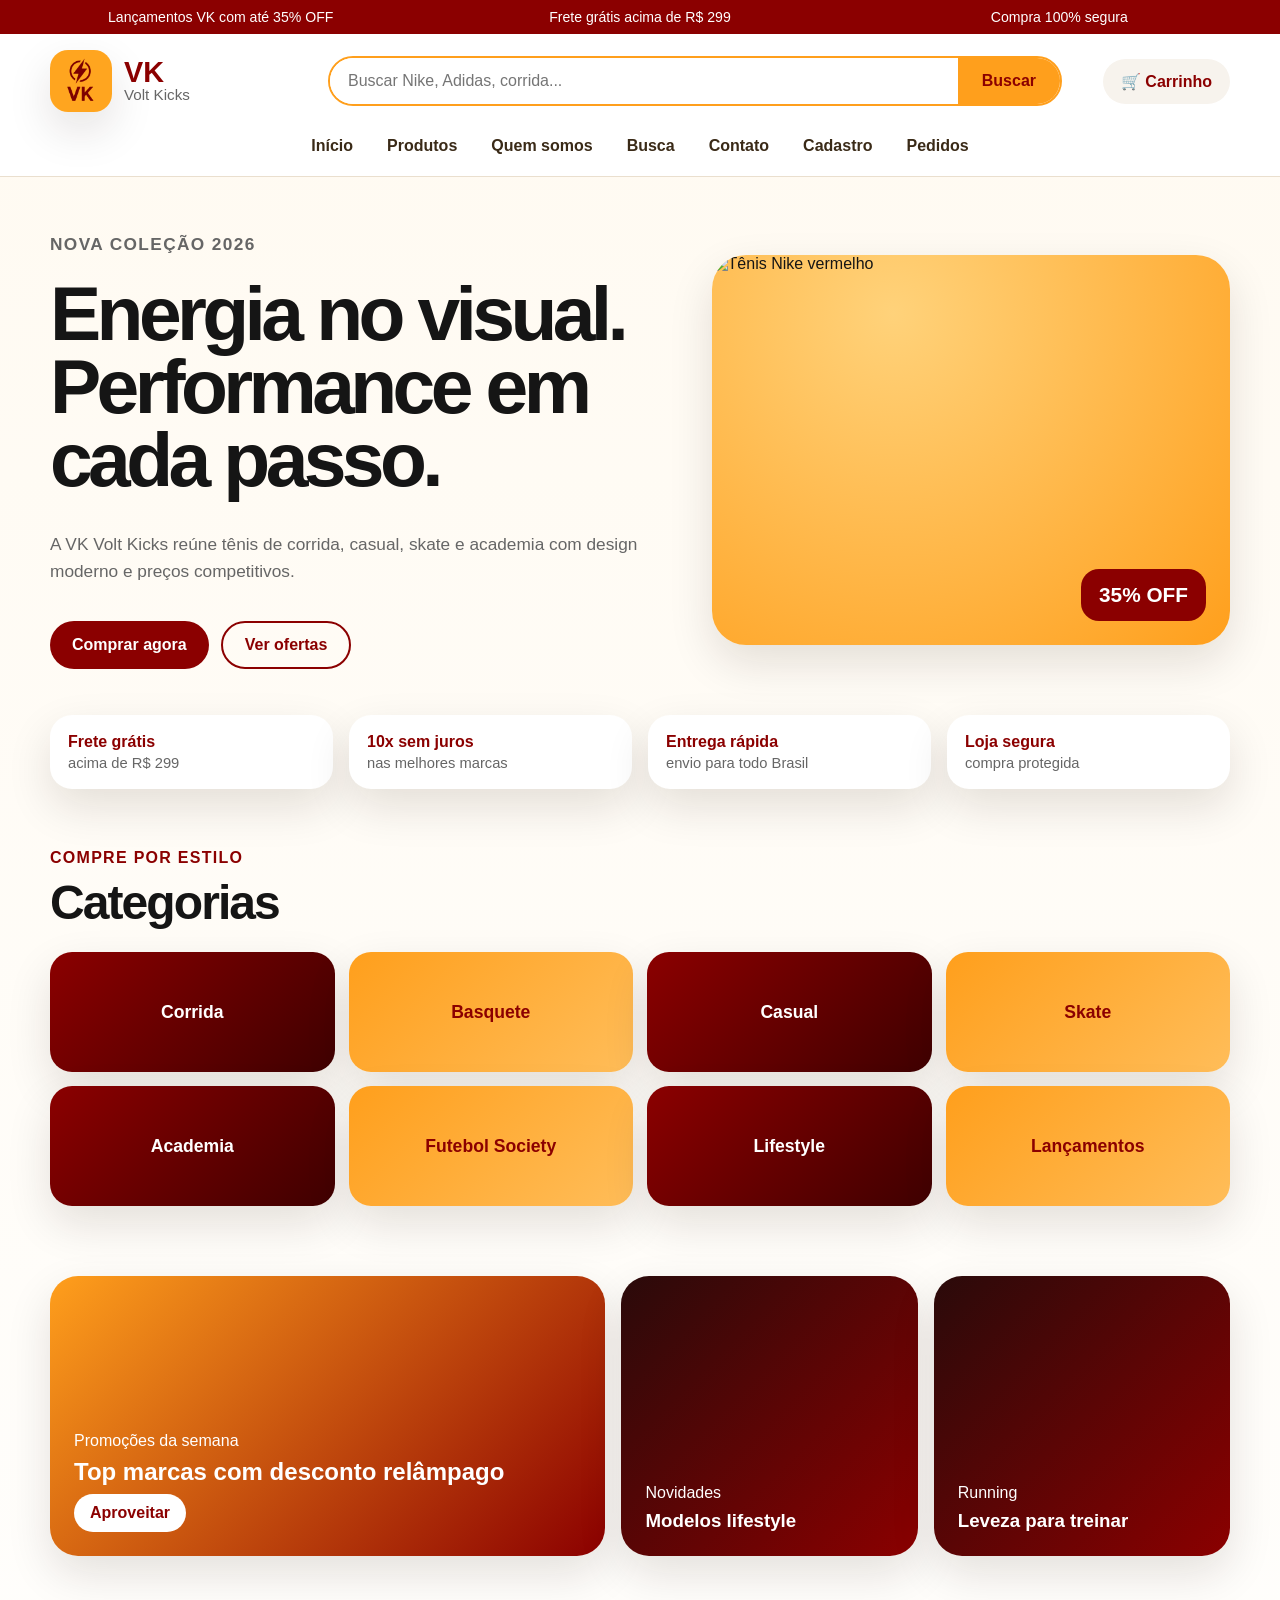
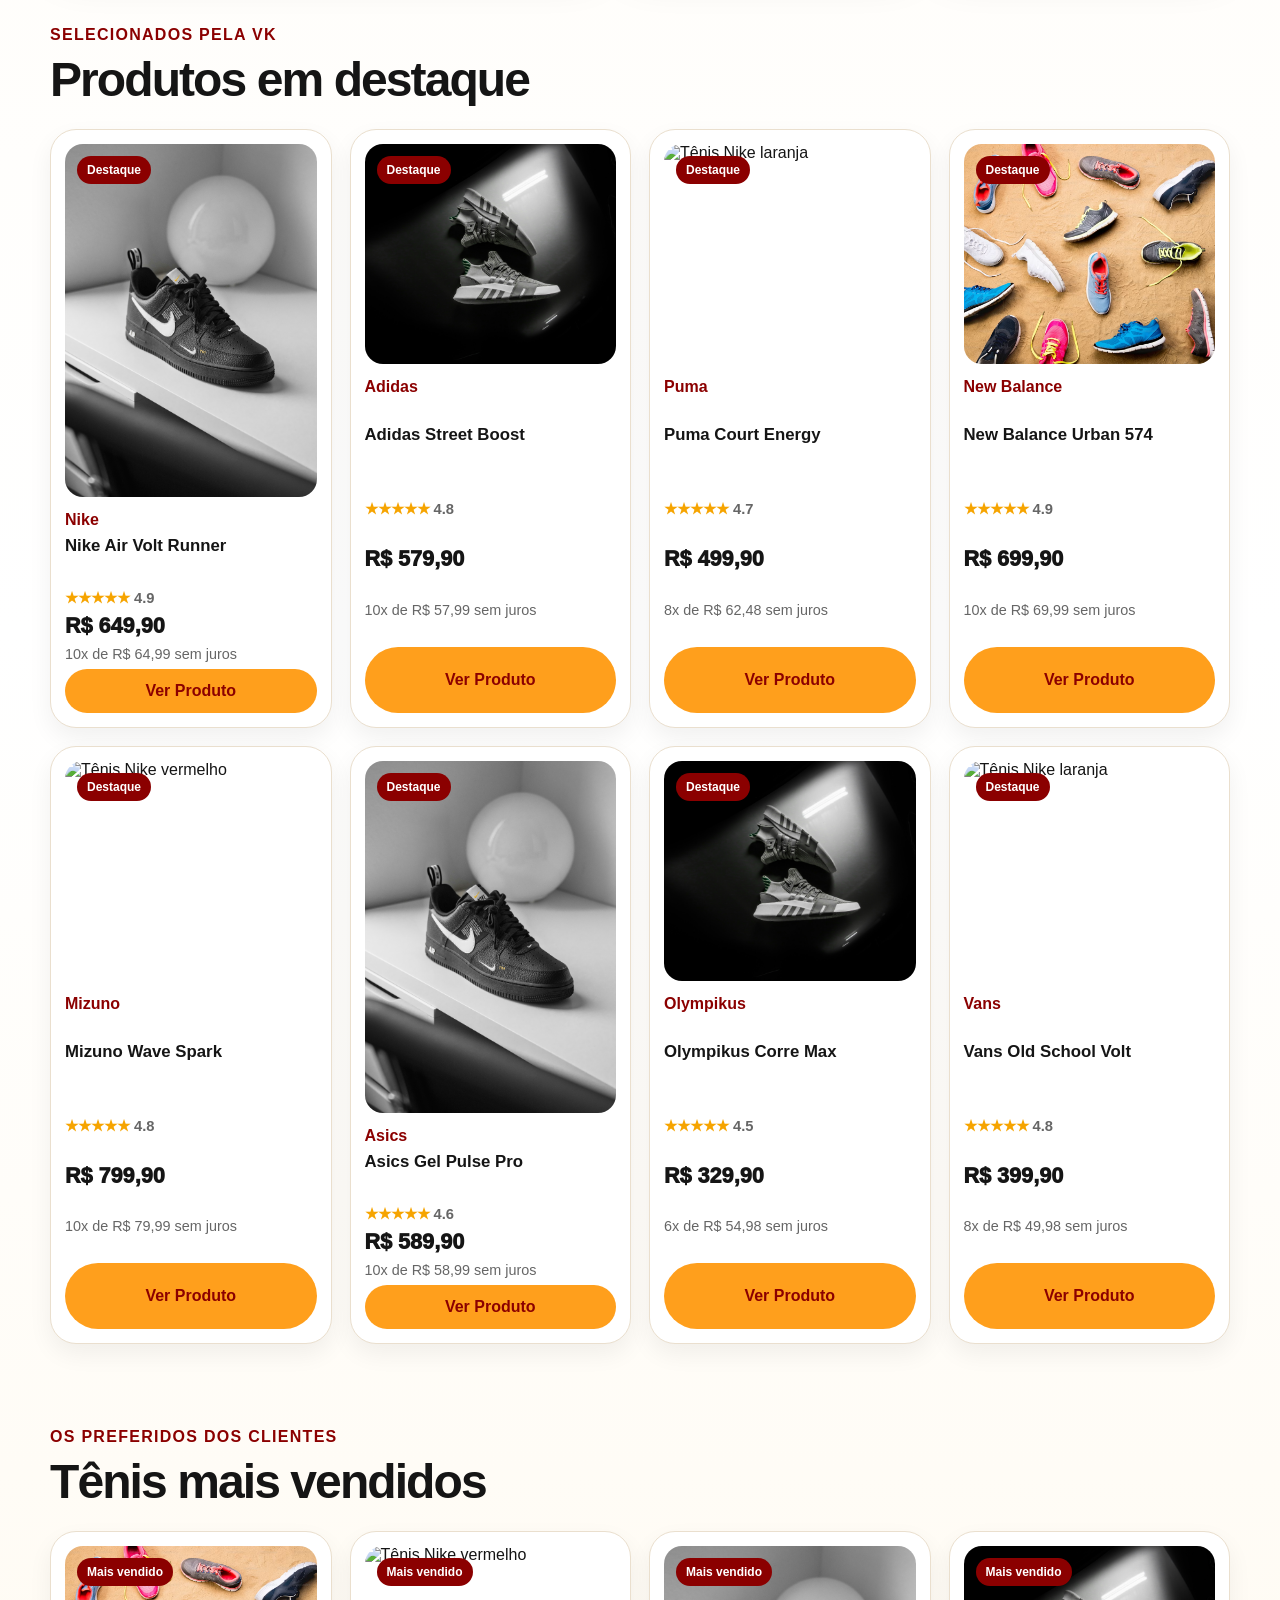
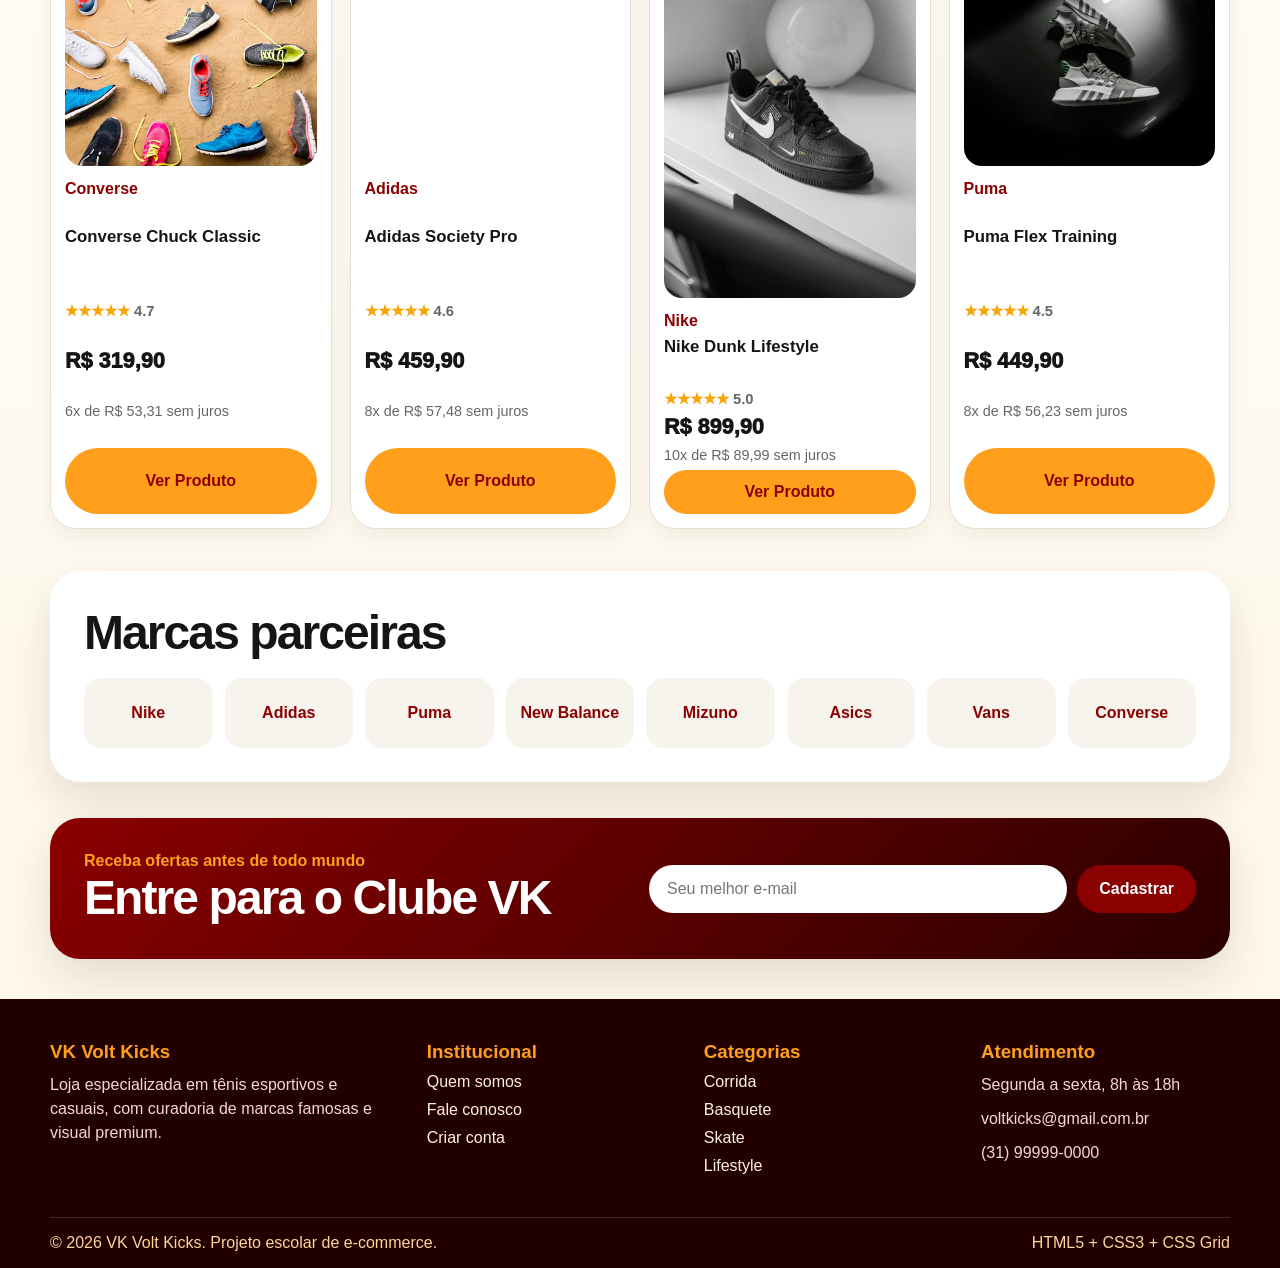
==== index.html @ 32713f5c "Add files via upload" ====
<!DOCTYPE html>
<html lang="pt-BR">
<head>
    <meta charset="UTF-8">
    <meta name="viewport" content="width=device-width, initial-scale=1.0">
    <title>VK Volt Kicks | Início</title>
    <link rel="stylesheet" href="style.css">
</head>
<body>

<header class="site-header">
    <div class="top-strip">
        <span> Lançamentos VK com até 35% OFF</span>
        <span>Frete grátis acima de R$ 299</span>
        <span>Compra 100% segura</span>
    </div>
    <div class="header-grid container">
        <a class="brand" href="index.html" aria-label="VK Volt Kicks">
            <img src="logo-vk.png" alt="Logomarca VK Volt Kicks">
            <div>
                <strong>VK</strong>
                <span>Volt Kicks</span>
            </div>
        </a>
        <form class="search-bar" action="busca.html">
            <label class="sr-only" for="busca">Pesquisar tênis</label>
            <input id="busca" type="search" placeholder="Buscar Nike, Adidas, corrida...">
            <button type="submit">Buscar</button>
        </form>
        <a class="cart-link" href="pedidos.html">🛒 Carrinho</a>
    </div>
    <div class="nav-wrap container">
        
<nav class="main-nav" aria-label="Menu principal">
    <a href="index.html">Início</a>
    <a href="produtos.html">Produtos</a>
    <a href="quem-somos.html">Quem somos</a>
    <a href="busca.html">Busca</a>
    <a href="contato.html">Contato</a>
    <a href="cadastro.html">Cadastro</a>
    <a href="pedidos.html">Pedidos</a>
</nav>
    </div>
</header>

<main>
    <section class="hero container">
        <div class="hero-content">
            <p class="eyebrow">Nova coleção 2026</p>
            <h1>Energia no visual. Performance em cada passo.</h1>
            <p>A VK Volt Kicks reúne tênis de corrida, casual, skate e academia com design moderno e preços competitivos.</p>
            <div class="hero-actions">
                <a class="btn btn-primary" href="produtos.html">Comprar agora</a>
                <a class="btn btn-ghost" href="busca.html">Ver ofertas</a>
            </div>
        </div>
        <div class="hero-panel">
            <img class="product-img" src="tenis-nike-vermelho.png" alt="Tênis Nike vermelho">
            <span class="discount">35% OFF</span>
        </div>
    </section>

    <section class="benefits container">
        <article><strong> Frete grátis</strong><span>acima de R$ 299</span></article>
        <article><strong> 10x sem juros</strong><span>nas melhores marcas</span></article>
        <article><strong> Entrega rápida</strong><span>envio para todo Brasil</span></article>
        <article><strong> Loja segura</strong><span>compra protegida</span></article>
    </section>

    <section class="section container">
        <div class="section-title">
            <p>Compre por estilo</p>
            <h2>Categorias</h2>
        </div>
        <div class="category-grid">
            <a href="produtos.html">Corrida</a><a href="produtos.html">Basquete</a><a href="produtos.html">Casual</a><a href="produtos.html">Skate</a>
            <a href="produtos.html">Academia</a><a href="produtos.html">Futebol Society</a><a href="produtos.html">Lifestyle</a><a href="produtos.html">Lançamentos</a>
        </div>
    </section>

    <section class="promo-grid container">
        <article class="promo-card big"><p>Promoções da semana</p><h2>Top marcas com desconto relâmpago</h2><a href="produtos.html">Aproveitar</a></article>
        <article class="promo-card"><p>Novidades</p><h3>Modelos lifestyle</h3></article>
        <article class="promo-card"><p>Running</p><h3>Leveza para treinar</h3></article>
    </section>

    <section class="section container">
        <div class="section-title">
            <p>Selecionados pela VK</p>
            <h2>Produtos em destaque</h2>
        </div>
        <div class="products-grid">
    <article class="product-card">
        <a class="product-media" href="produto.html">
            <img class="product-img" src="tenis-nike-preto.png" alt="Tênis Nike preto">
            <span class="product-badge">Destaque</span>
        </a>
        <div class="product-info">
            <p class="product-brand">Nike</p>
            <h3>Nike Air Volt Runner</h3>
            <div class="stars" aria-label="Avaliação 4.9 de 5">★★★★★ <span>4.9</span></div>
            <p class="price">R$ 649,90</p>
            <p class="installments">10x de R$ 64,99 sem juros</p>
            <a class="btn btn-secondary" href="produto.html">Ver Produto</a>
        </div>
    </article>
    <article class="product-card">
        <a class="product-media" href="produto.html">
            <img class="product-img" src="tenis-adidas-cinza.png" alt="Tênis Adidas cinza">
            <span class="product-badge">Destaque</span>
        </a>
        <div class="product-info">
            <p class="product-brand">Adidas</p>
            <h3>Adidas Street Boost</h3>
            <div class="stars" aria-label="Avaliação 4.8 de 5">★★★★★ <span>4.8</span></div>
            <p class="price">R$ 579,90</p>
            <p class="installments">10x de R$ 57,99 sem juros</p>
            <a class="btn btn-secondary" href="produto.html">Ver Produto</a>
        </div>
    </article>
    <article class="product-card">
        <a class="product-media" href="produto.html">
            <img class="product-img" src="tenis-nike-laranja.png" alt="Tênis Nike laranja">
            <span class="product-badge">Destaque</span>
        </a>
        <div class="product-info">
            <p class="product-brand">Puma</p>
            <h3>Puma Court Energy</h3>
            <div class="stars" aria-label="Avaliação 4.7 de 5">★★★★★ <span>4.7</span></div>
            <p class="price">R$ 499,90</p>
            <p class="installments">8x de R$ 62,48 sem juros</p>
            <a class="btn btn-secondary" href="produto.html">Ver Produto</a>
        </div>
    </article>
    <article class="product-card">
        <a class="product-media" href="produto.html">
            <img class="product-img" src="banner-tenis.png" alt="Vários tênis esportivos">
            <span class="product-badge">Destaque</span>
        </a>
        <div class="product-info">
            <p class="product-brand">New Balance</p>
            <h3>New Balance Urban 574</h3>
            <div class="stars" aria-label="Avaliação 4.9 de 5">★★★★★ <span>4.9</span></div>
            <p class="price">R$ 699,90</p>
            <p class="installments">10x de R$ 69,99 sem juros</p>
            <a class="btn btn-secondary" href="produto.html">Ver Produto</a>
        </div>
    </article>
    <article class="product-card">
        <a class="product-media" href="produto.html">
            <img class="product-img" src="tenis-nike-vermelho.png" alt="Tênis Nike vermelho">
            <span class="product-badge">Destaque</span>
        </a>
        <div class="product-info">
            <p class="product-brand">Mizuno</p>
            <h3>Mizuno Wave Spark</h3>
            <div class="stars" aria-label="Avaliação 4.8 de 5">★★★★★ <span>4.8</span></div>
            <p class="price">R$ 799,90</p>
            <p class="installments">10x de R$ 79,99 sem juros</p>
            <a class="btn btn-secondary" href="produto.html">Ver Produto</a>
        </div>
    </article>
    <article class="product-card">
        <a class="product-media" href="produto.html">
            <img class="product-img" src="tenis-nike-preto.png" alt="Tênis Nike preto">
            <span class="product-badge">Destaque</span>
        </a>
        <div class="product-info">
            <p class="product-brand">Asics</p>
            <h3>Asics Gel Pulse Pro</h3>
            <div class="stars" aria-label="Avaliação 4.6 de 5">★★★★★ <span>4.6</span></div>
            <p class="price">R$ 589,90</p>
            <p class="installments">10x de R$ 58,99 sem juros</p>
            <a class="btn btn-secondary" href="produto.html">Ver Produto</a>
        </div>
    </article>
    <article class="product-card">
        <a class="product-media" href="produto.html">
            <img class="product-img" src="tenis-adidas-cinza.png" alt="Tênis Adidas cinza">
            <span class="product-badge">Destaque</span>
        </a>
        <div class="product-info">
            <p class="product-brand">Olympikus</p>
            <h3>Olympikus Corre Max</h3>
            <div class="stars" aria-label="Avaliação 4.5 de 5">★★★★★ <span>4.5</span></div>
            <p class="price">R$ 329,90</p>
            <p class="installments">6x de R$ 54,98 sem juros</p>
            <a class="btn btn-secondary" href="produto.html">Ver Produto</a>
        </div>
    </article>
    <article class="product-card">
        <a class="product-media" href="produto.html">
            <img class="product-img" src="tenis-nike-laranja.png" alt="Tênis Nike laranja">
            <span class="product-badge">Destaque</span>
        </a>
        <div class="product-info">
            <p class="product-brand">Vans</p>
            <h3>Vans Old School Volt</h3>
            <div class="stars" aria-label="Avaliação 4.8 de 5">★★★★★ <span>4.8</span></div>
            <p class="price">R$ 399,90</p>
            <p class="installments">8x de R$ 49,98 sem juros</p>
            <a class="btn btn-secondary" href="produto.html">Ver Produto</a>
        </div>
    </article></div>
    </section>

    <section class="section container">
        <div class="section-title">
            <p>Os preferidos dos clientes</p>
            <h2>Tênis mais vendidos</h2>
        </div>
        <div class="products-grid compact">
    <article class="product-card">
        <a class="product-media" href="produto.html">
            <img class="product-img" src="banner-tenis.png" alt="Vários tênis esportivos">
            <span class="product-badge">Mais vendido</span>
        </a>
        <div class="product-info">
            <p class="product-brand">Converse</p>
            <h3>Converse Chuck Classic</h3>
            <div class="stars" aria-label="Avaliação 4.7 de 5">★★★★★ <span>4.7</span></div>
            <p class="price">R$ 319,90</p>
            <p class="installments">6x de R$ 53,31 sem juros</p>
            <a class="btn btn-secondary" href="produto.html">Ver Produto</a>
        </div>
    </article>
    <article class="product-card">
        <a class="product-media" href="produto.html">
            <img class="product-img" src="tenis-nike-vermelho.png" alt="Tênis Nike vermelho">
            <span class="product-badge">Mais vendido</span>
        </a>
        <div class="product-info">
            <p class="product-brand">Adidas</p>
            <h3>Adidas Society Pro</h3>
            <div class="stars" aria-label="Avaliação 4.6 de 5">★★★★★ <span>4.6</span></div>
            <p class="price">R$ 459,90</p>
            <p class="installments">8x de R$ 57,48 sem juros</p>
            <a class="btn btn-secondary" href="produto.html">Ver Produto</a>
        </div>
    </article>
    <article class="product-card">
        <a class="product-media" href="produto.html">
            <img class="product-img" src="tenis-nike-preto.png" alt="Tênis Nike preto">
            <span class="product-badge">Mais vendido</span>
        </a>
        <div class="product-info">
            <p class="product-brand">Nike</p>
            <h3>Nike Dunk Lifestyle</h3>
            <div class="stars" aria-label="Avaliação 5.0 de 5">★★★★★ <span>5.0</span></div>
            <p class="price">R$ 899,90</p>
            <p class="installments">10x de R$ 89,99 sem juros</p>
            <a class="btn btn-secondary" href="produto.html">Ver Produto</a>
        </div>
    </article>
    <article class="product-card">
        <a class="product-media" href="produto.html">
            <img class="product-img" src="tenis-adidas-cinza.png" alt="Tênis Adidas cinza">
            <span class="product-badge">Mais vendido</span>
        </a>
        <div class="product-info">
            <p class="product-brand">Puma</p>
            <h3>Puma Flex Training</h3>
            <div class="stars" aria-label="Avaliação 4.5 de 5">★★★★★ <span>4.5</span></div>
            <p class="price">R$ 449,90</p>
            <p class="installments">8x de R$ 56,23 sem juros</p>
            <a class="btn btn-secondary" href="produto.html">Ver Produto</a>
        </div>
    </article></div>
    </section>

    <section class="brands container">
        <h2>Marcas parceiras</h2>
        <div class="brand-grid"><span>Nike</span><span>Adidas</span><span>Puma</span><span>New Balance</span><span>Mizuno</span><span>Asics</span><span>Vans</span><span>Converse</span></div>
    </section>

    <section class="newsletter container">
        <div><p>Receba ofertas antes de todo mundo</p><h2>Entre para o Clube VK</h2></div>
        <form><input type="email" placeholder="Seu melhor e-mail"><button class="btn btn-primary">Cadastrar</button></form>
    </section>
</main>

<footer class="site-footer">
    <div class="footer-grid container">
        <section>
            <h3>VK Volt Kicks</h3>
            <p>Loja especializada em tênis esportivos e casuais, com curadoria de marcas famosas e visual premium.</p>
        </section>
        <section>
            <h3>Institucional</h3>
            <a href="quem-somos.html">Quem somos</a>
            <a href="contato.html">Fale conosco</a>
            <a href="cadastro.html">Criar conta</a>
        </section>
        <section>
            <h3>Categorias</h3>
            <a href="produtos.html">Corrida</a>
            <a href="produtos.html">Basquete</a>
            <a href="produtos.html">Skate</a>
            <a href="produtos.html">Lifestyle</a>
        </section>
        <section>
            <h3>Atendimento</h3>
            <p>Segunda a sexta, 8h às 18h</p>
            <p>voltkicks@gmail.com.br</p>
            <p>(31) 99999-0000</p>
        </section>
    </div>
    <div class="footer-bottom container">
        <span>© 2026 VK Volt Kicks. Projeto escolar de e-commerce.</span>
        <span>HTML5 + CSS3 + CSS Grid</span>
    </div>
</footer>
</body>
</html>
---- style.css ----
:root {
    --orange: #ff9f1c;
    --orange-dark: #e68700;
    --wine: #8b0000;
    --wine-light: #b91515;
    --ink: #151515;
    --muted: #666666;
    --soft: #f7f3ed;
    --card: #ffffff;
    --line: #eadfce;
    --shadow: 0 18px 45px rgba(30, 15, 0, .12);
    --radius: 22px;
    --font: Arial, Helvetica, sans-serif;
}
* { box-sizing: border-box; }
html { scroll-behavior: smooth; }
body {
    margin: 0;
    font-family: var(--font);
    color: var(--ink);
    background: linear-gradient(180deg, #fffaf1 0%, #ffffff 50%, #fff7e7 100%);
}
a { color: inherit; text-decoration: none; }
img { max-width: 100%; display: block; }
button, input, textarea, select { font: inherit; }
.container { width: min(1180px, calc(100% - 32px)); margin-inline: auto; }
.sr-only { position: absolute; width: 1px; height: 1px; overflow: hidden; }

/* Header */
.site-header { position: sticky; top: 0; z-index: 10; background: rgba(255, 255, 255, .94); backdrop-filter: blur(14px); border-bottom: 1px solid var(--line); }
.top-strip { display: grid; grid-template-columns: repeat(3, 1fr); gap: 10px; padding: 9px 16px; color: #fff; background: var(--wine); text-align: center; font-size: .88rem; }
.header-grid { display: grid; grid-template-columns: 260px 1fr 150px; gap: 18px; align-items: center; padding: 16px 0; }
.brand { display: grid; grid-template-columns: 62px 1fr; gap: 12px; align-items: center; }
.brand img { width: 62px; height: 62px; object-fit: cover; border-radius: 18px; box-shadow: var(--shadow); }
.brand strong { display: block; color: var(--wine); font-size: 1.8rem; line-height: 1; }
.brand span { color: var(--muted); font-size: .95rem; }
.search-bar { display: grid; grid-template-columns: 1fr auto; border: 2px solid var(--orange); border-radius: 999px; overflow: hidden; background: #fff; }
.search-bar input { border: 0; padding: 14px 18px; outline: 0; }
.search-bar button { border: 0; padding: 0 24px; background: var(--orange); color: var(--wine); font-weight: 800; cursor: pointer; }
.cart-link { justify-self: end; padding: 13px 18px; border-radius: 999px; background: var(--soft); font-weight: 800; color: var(--wine); }
.nav-wrap { padding-bottom: 12px; }
.main-nav { display: grid; grid-template-columns: repeat(7, auto); gap: 10px; justify-content: center; }
.main-nav a { padding: 9px 12px; border-radius: 999px; color: #3a2a17; font-weight: 700; transition: .2s; }
.main-nav a:hover { background: var(--orange); color: var(--wine); transform: translateY(-2px); }

/* Hero */
.hero { display: grid; grid-template-columns: minmax(0, 1.1fr) minmax(300px, .9fr); gap: 28px; align-items: center; padding: 54px 0 28px; }
.hero-content { display: grid; gap: 18px; }
.eyebrow, .section-title p, .page-heading p { margin: 0; color: var(--wine); font-weight: 900; text-transform: uppercase; letter-spacing: .08em; }
.hero h1, .page-heading h1, .about-hero h1 { margin: 0; font-size: clamp(2.2rem, 6vw, 4.8rem); line-height: .95; letter-spacing: -0.06em; }
.hero p { max-width: 620px; color: var(--muted); font-size: 1.08rem; line-height: 1.6; }
.hero-actions { display: grid; grid-template-columns: repeat(2, max-content); gap: 12px; }
.btn { display: inline-grid; place-items: center; border: 0; border-radius: 999px; padding: 13px 22px; font-weight: 900; cursor: pointer; transition: .2s; }
.btn:hover { transform: translateY(-3px); box-shadow: var(--shadow); }
.btn-primary { background: var(--wine); color: #fff; }
.btn-secondary { background: var(--orange); color: var(--wine); }
.btn-ghost { color: var(--wine); border: 2px solid var(--wine); }
.hero-panel { position: relative; min-height: 390px; display: grid; place-items: center; border-radius: 34px; background: radial-gradient(circle at 35% 15%, #ffd27a, var(--orange)); overflow: hidden; box-shadow: var(--shadow); }
.discount { position: absolute; right: 24px; bottom: 24px; padding: 14px 18px; border-radius: 18px; color: #fff; background: var(--wine); font-weight: 900; font-size: 1.3rem; }


.shoe-placeholder { position: relative; min-height: 190px; display: grid; place-items: center; border-radius: 18px; background: linear-gradient(135deg, #fff4dd, #ffd186); overflow: hidden; }
.shoe-shape { width: 68%; height: 70px; border-radius: 60px 75px 25px 25px; background: linear-gradient(135deg, var(--wine), var(--wine-light)); transform: rotate(-10deg); box-shadow: 0 20px 35px rgba(139,0,0,.25); }
.shoe-sole { position: absolute; width: 72%; height: 18px; bottom: 48px; border-radius: 999px; background: #251100; transform: rotate(-8deg); opacity: .88; }

/* Cards e seções */
.benefits { display: grid; grid-template-columns: repeat(4, 1fr); gap: 16px; padding: 18px 0; }
.benefits article { display: grid; gap: 4px; padding: 18px; border-radius: var(--radius); background: #fff; box-shadow: var(--shadow); }
.benefits strong { color: var(--wine); }
.benefits span { color: var(--muted); font-size: .92rem; }
.section { padding: 42px 0; }
.section-title, .page-heading { display: grid; gap: 8px; margin-bottom: 22px; }
.section-title h2, .page-heading h1, .brands h2, .newsletter h2 { margin: 0; font-size: clamp(1.8rem, 4vw, 3rem); letter-spacing: -0.04em; }
.category-grid { display: grid; grid-template-columns: repeat(4, 1fr); gap: 14px; }
.category-grid a { min-height: 120px; display: grid; place-items: center; border-radius: var(--radius); color: #fff; background: linear-gradient(135deg, var(--wine), #3f0000); font-weight: 900; font-size: 1.1rem; box-shadow: var(--shadow); }
.category-grid a:nth-child(even) { background: linear-gradient(135deg, var(--orange), #ffbd59); color: var(--wine); }
.promo-grid { display: grid; grid-template-columns: 1.5fr .8fr .8fr; gap: 16px; padding: 28px 0; }
.promo-card { min-height: 200px; display: grid; align-content: end; gap: 8px; padding: 24px; border-radius: 28px; color: #fff; background: linear-gradient(135deg, #2a0a0a, var(--wine)); box-shadow: var(--shadow); }
.promo-card.big { min-height: 280px; background: linear-gradient(135deg, var(--orange), var(--wine)); }
.promo-card p, .promo-card h2, .promo-card h3 { margin: 0; }
.promo-card a { width: max-content; padding: 10px 16px; border-radius: 999px; background: #fff; color: var(--wine); font-weight: 900; }
.products-grid { display: grid; grid-template-columns: repeat(4, minmax(0, 1fr)); gap: 18px; }
.products-grid.compact { grid-template-columns: repeat(4, minmax(0, 1fr)); }
.product-card { display: grid; grid-template-rows: auto 1fr; gap: 14px; padding: 14px; border: 1px solid var(--line); border-radius: 26px; background: #fff; box-shadow: 0 10px 25px rgba(0,0,0,.06); transition: .2s; }
.product-card:hover { transform: translateY(-6px); box-shadow: var(--shadow); }
.product-media { position: relative; display: block; }
.product-badge { position: absolute; top: 12px; left: 12px; padding: 7px 10px; border-radius: 999px; color: #fff; background: var(--wine); font-size: .75rem; font-weight: 900; }
.product-info { display: grid; gap: 7px; }
.product-brand { margin: 0; color: var(--wine); font-weight: 900; }
.product-info h3 { min-height: 46px; margin: 0; font-size: 1.05rem; }
.stars { color: #f6a400; font-weight: 900; font-size: .92rem; }
.stars span { color: var(--muted); font-weight: 700; }
.price { margin: 0; color: var(--ink); font-weight: 950; font-size: 1.35rem; }
.installments { margin: 0; color: var(--muted); font-size: .9rem; }
.brands, .newsletter { display: grid; gap: 18px; padding: 34px; border-radius: 30px; background: #fff; box-shadow: var(--shadow); margin-bottom: 36px; }
.brand-grid { display: grid; grid-template-columns: repeat(8, 1fr); gap: 12px; }
.brand-grid span { display: grid; place-items: center; min-height: 70px; border-radius: 18px; background: var(--soft); color: var(--wine); font-weight: 900; }
.newsletter { grid-template-columns: 1fr 1fr; align-items: center; background: linear-gradient(135deg, var(--wine), #2a0000); color: #fff; }
.newsletter p { margin: 0; color: var(--orange); font-weight: 900; }
.newsletter form { display: grid; grid-template-columns: 1fr auto; gap: 10px; }
.newsletter input { border: 0; border-radius: 999px; padding: 15px 18px; }

/* Produtos / filtros */
.page-grid { display: grid; grid-template-columns: 260px 1fr; gap: 24px; padding: 38px 0; }
.filter-box { position: sticky; top: 160px; align-self: start; display: grid; gap: 12px; padding: 20px; border-radius: 24px; background: #fff; box-shadow: var(--shadow); }
.filter-box h2, .filter-box h3 { margin: 0; color: var(--wine); }
.filter-box label { display: grid; grid-template-columns: auto 1fr; gap: 8px; color: var(--muted); }
.products-area { min-width: 0; }
.page-heading { grid-template-columns: 1fr auto; align-items: end; }
.page-heading p { grid-column: 1 / -1; }
.page-heading select { padding: 12px; border: 1px solid var(--line); border-radius: 999px; background: #fff; }
.search-heading { padding: 38px 0 10px; }

/* Produto individual */
.product-detail { display: grid; grid-template-columns: 1fr 1fr; gap: 30px; padding: 44px 0; }
.gallery { display: grid; gap: 14px; }
.main-image { padding: 24px; border-radius: 30px; background: #fff; box-shadow: var(--shadow); }
.main-image .shoe-placeholder { min-height: 450px; }
.thumb-grid { display: grid; grid-template-columns: repeat(4, 1fr); gap: 12px; }
.thumb-grid > div { padding: 8px; border-radius: 18px; background: #fff; box-shadow: 0 8px 20px rgba(0,0,0,.08); }
.thumb-grid .shoe-placeholder { min-height: 110px; }
.detail-info { display: grid; align-content: start; gap: 14px; padding: 28px; border-radius: 30px; background: #fff; box-shadow: var(--shadow); }
.detail-info h1 { margin: 0; font-size: clamp(2rem, 5vw, 3.6rem); line-height: 1; letter-spacing: -0.05em; }
.detail-price { font-size: 2rem; color: var(--wine); }
.sizes, .colors, .buy-actions { display: grid; grid-template-columns: repeat(9, auto); gap: 8px; justify-content: start; }
.sizes button { width: 42px; height: 42px; border: 1px solid var(--line); border-radius: 12px; background: #fff; cursor: pointer; }
.sizes button:hover { background: var(--orange); color: var(--wine); }
.colors { grid-template-columns: repeat(3, 34px); }
.colors span { height: 34px; border-radius: 50%; border: 3px solid #fff; box-shadow: 0 0 0 1px var(--line); }
.colors span:nth-child(1) { background: var(--wine); }
.colors span:nth-child(2) { background: var(--orange); }
.colors span:nth-child(3) { background: #111; }
.description { color: var(--muted); line-height: 1.6; }
.buy-actions { grid-template-columns: repeat(2, 1fr); }
.specs-grid { display: grid; grid-template-columns: repeat(3, 1fr); gap: 16px; }
.specs-grid article { padding: 22px; border-radius: 22px; background: var(--soft); }

/* Quem somos */
.about-hero { display: grid; gap: 14px; padding: 54px 0 28px; }
.about-hero p:last-child { color: var(--muted); max-width: 760px; line-height: 1.6; }
.about-grid { display: grid; grid-template-columns: repeat(4, 1fr); gap: 16px; }
.about-grid article, .differentials { padding: 24px; border-radius: 24px; background: #fff; box-shadow: var(--shadow); }
.about-grid h2, .differentials h2 { margin-top: 0; color: var(--wine); }
.about-grid p { color: var(--muted); line-height: 1.55; }
.differentials { margin: 28px 0 48px; }

/* Formulários */
.form-page { display: grid; grid-template-columns: 1.2fr .8fr; gap: 24px; padding: 44px 0; align-items: start; }
.form-page.wide { grid-template-columns: 1fr; }
.form-card, .contact-panel, .summary-card, .cart-list { padding: 26px; border-radius: 28px; background: #fff; box-shadow: var(--shadow); }
.form-card h1 { margin: 8px 0 20px; font-size: 2.5rem; }
.form-grid { display: grid; grid-template-columns: repeat(2, 1fr); gap: 16px; }
.form-grid label { display: grid; gap: 8px; color: var(--wine); font-weight: 900; }
.form-grid input, .form-grid textarea { width: 100%; border: 1px solid var(--line); border-radius: 16px; padding: 13px 14px; background: #fffaf1; }
.form-grid .full { grid-column: 1 / -1; }
.form-grid .check { grid-template-columns: auto 1fr; align-items: center; color: var(--muted); }
.contact-panel { display: grid; gap: 12px; background: linear-gradient(135deg, var(--wine), #330000); color: #fff; }
.contact-panel h2 { margin: 0; color: var(--orange); }

/* Carrinho */
.cart-grid { display: grid; grid-template-columns: 1fr 340px; gap: 24px; margin-bottom: 48px; }
.cart-list { display: grid; gap: 14px; }
.order-item { display: grid; grid-template-columns: 120px 1fr 80px 110px 110px; gap: 14px; align-items: center; padding-bottom: 14px; border-bottom: 1px solid var(--line); }
.order-item:last-child { border-bottom: 0; padding-bottom: 0; }
.order-item h3, .order-item p { margin: 0; }
.order-item p { color: var(--muted); }
.order-item input { width: 70px; padding: 10px; border: 1px solid var(--line); border-radius: 12px; }
.mini-img .shoe-placeholder { min-height: 90px; }
.summary-card { position: sticky; top: 160px; align-self: start; display: grid; gap: 14px; }
.summary-card p, .total { display: grid; grid-template-columns: 1fr auto; margin: 0; padding: 8px 0; }
.total { border-top: 1px solid var(--line); font-size: 1.25rem; color: var(--wine); font-weight: 900; }

/* Footer */
.site-footer { color: #fff; background: #220000; margin-top: 40px; }
.footer-grid { display: grid; grid-template-columns: 1.4fr repeat(3, 1fr); gap: 28px; padding: 42px 0; }
.footer-grid section { display: grid; gap: 10px; align-content: start; }
.footer-grid h3 { margin: 0; color: var(--orange); }
.footer-grid p { margin: 0; color: #f4d8d8; line-height: 1.5; }
.footer-grid a { color: #fff2e0; }
.footer-bottom { display: grid; grid-template-columns: 1fr auto; gap: 10px; padding: 16px 0; border-top: 1px solid rgba(255,255,255,.14); color: #ffd59a; }

/* pra ficar certinho*/
@media (max-width: 980px) {
    .top-strip { grid-template-columns: 1fr; }
    .header-grid { grid-template-columns: 1fr; }
    .cart-link { justify-self: start; }
    .main-nav { grid-template-columns: repeat(3, 1fr); }
    .hero, .product-detail, .form-page, .cart-grid, .page-grid { grid-template-columns: 1fr; }
    .benefits, .products-grid, .products-grid.compact, .category-grid, .about-grid, .specs-grid, .brand-grid { grid-template-columns: repeat(2, 1fr); }
    .promo-grid, .newsletter, .footer-grid { grid-template-columns: 1fr; }
    .filter-box, .summary-card { position: static; }
    .order-item { grid-template-columns: 90px 1fr; }
    .order-item input, .order-item > p, .order-item strong { justify-self: start; }
}
@media (max-width: 620px) {
    .container { width: min(100% - 22px, 1180px); }
    .main-nav, .benefits, .products-grid, .category-grid, .about-grid, .specs-grid, .brand-grid, .form-grid, .thumb-grid, .footer-bottom { grid-template-columns: 1fr; }
    .hero-actions, .buy-actions, .newsletter form { grid-template-columns: 1fr; }
    .hero-panel { min-height: 280px; }
    .main-image .shoe-placeholder { min-height: 280px; }
    .sizes { grid-template-columns: repeat(5, auto); }
}

/* img*/
.product-media {
    overflow: hidden;
}
.product-img {
    width: 100%;
    height: 100%;
    min-height: 220px;
    object-fit: cover;
    display: block;
    border-radius: 18px;
    transition: transform .35s ease, filter .35s ease;
}
.product-card:hover .product-img,
.hero-panel:hover .product-img,
.gallery-item:hover .product-img {
    transform: scale(1.04);
    filter: saturate(1.08) contrast(1.04);
}
.hero-panel .product-img {
    min-height: 360px;
    border-radius: 28px;
    box-shadow: 0 25px 60px rgba(0,0,0,.22);
}
.gallery-item .product-img,
.product-main-media .product-img {
    min-height: 130px;
    background: var(--light);
}
.product-main-media .product-img {
    min-height: 520px;
}
.brand-logo-img {
    width: 120px;
    height: 70px;
    object-fit: contain;
    padding: 12px;
    background: #fff;
    border-radius: 16px;
    box-shadow: var(--shadow-soft);
}
@media (max-width: 760px) {
    .hero-panel .product-img,
    .product-main-media .product-img {
        min-height: 260px;
    }
}
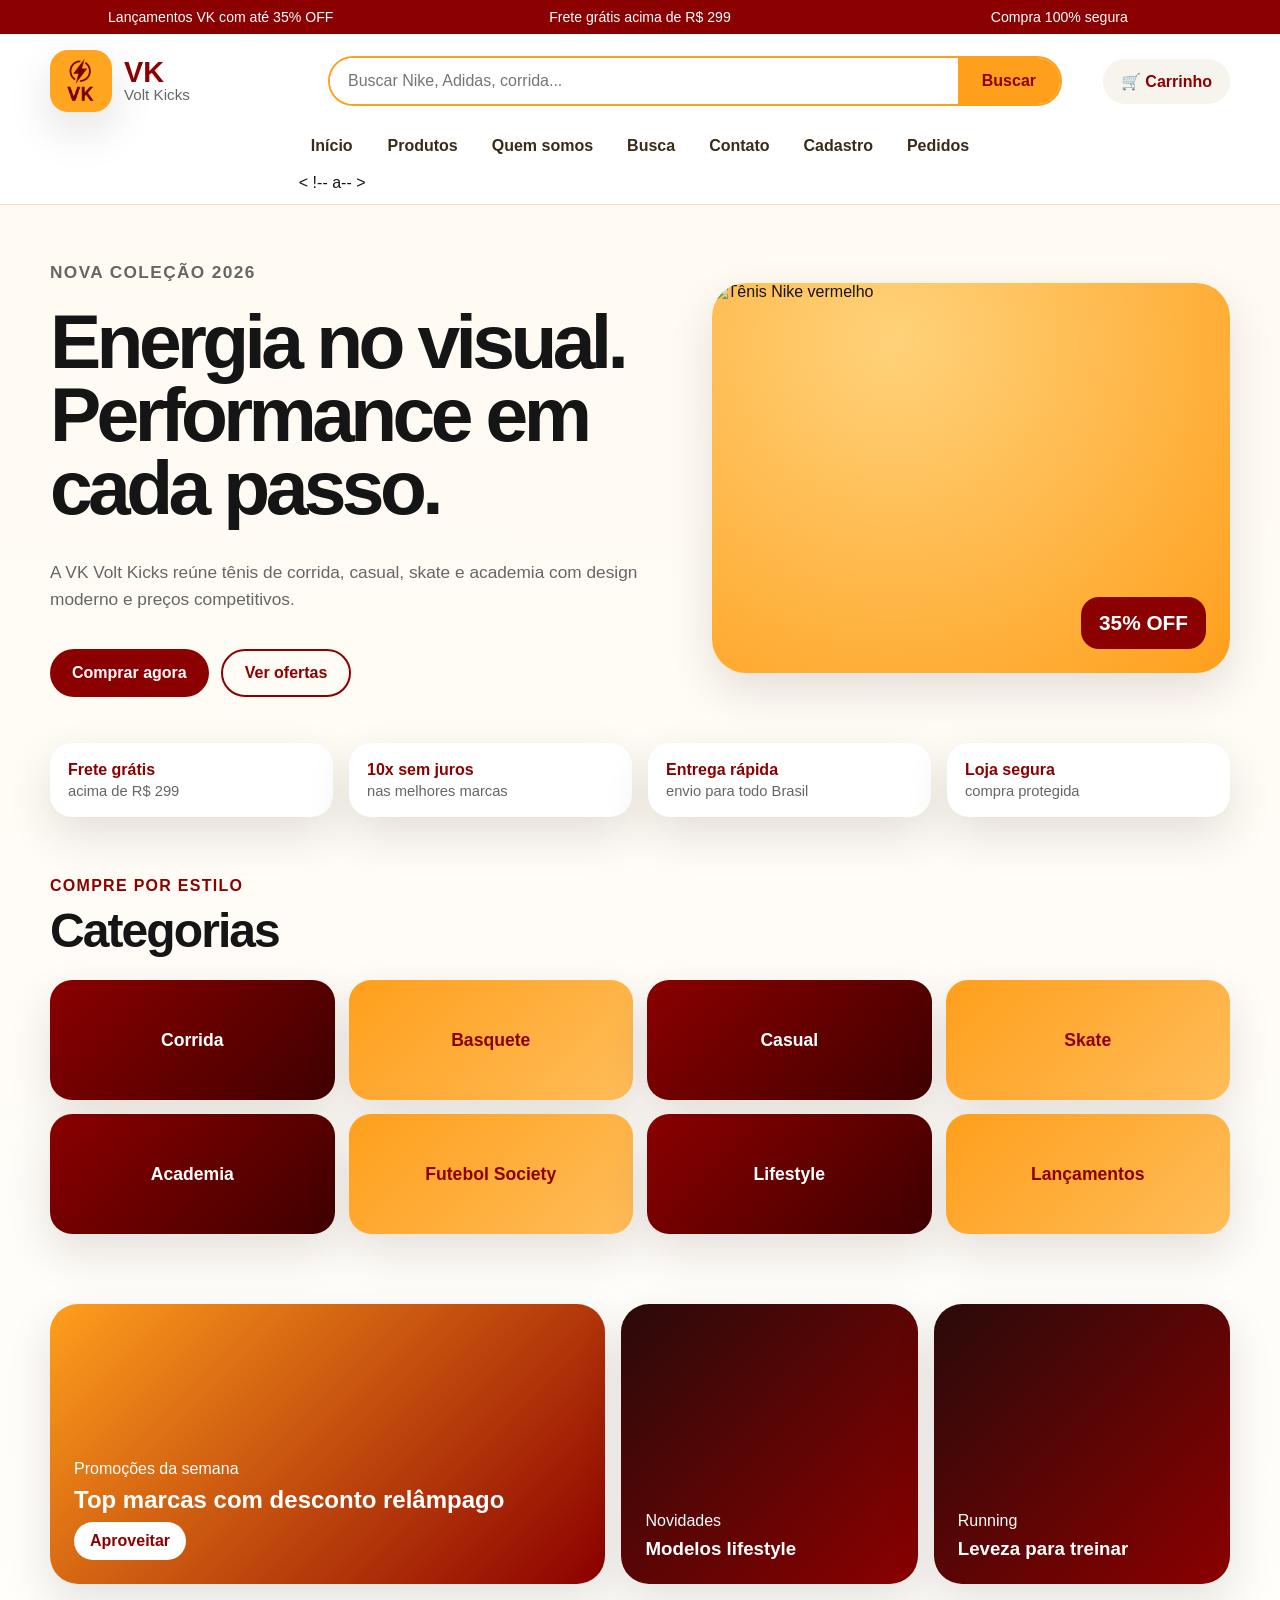
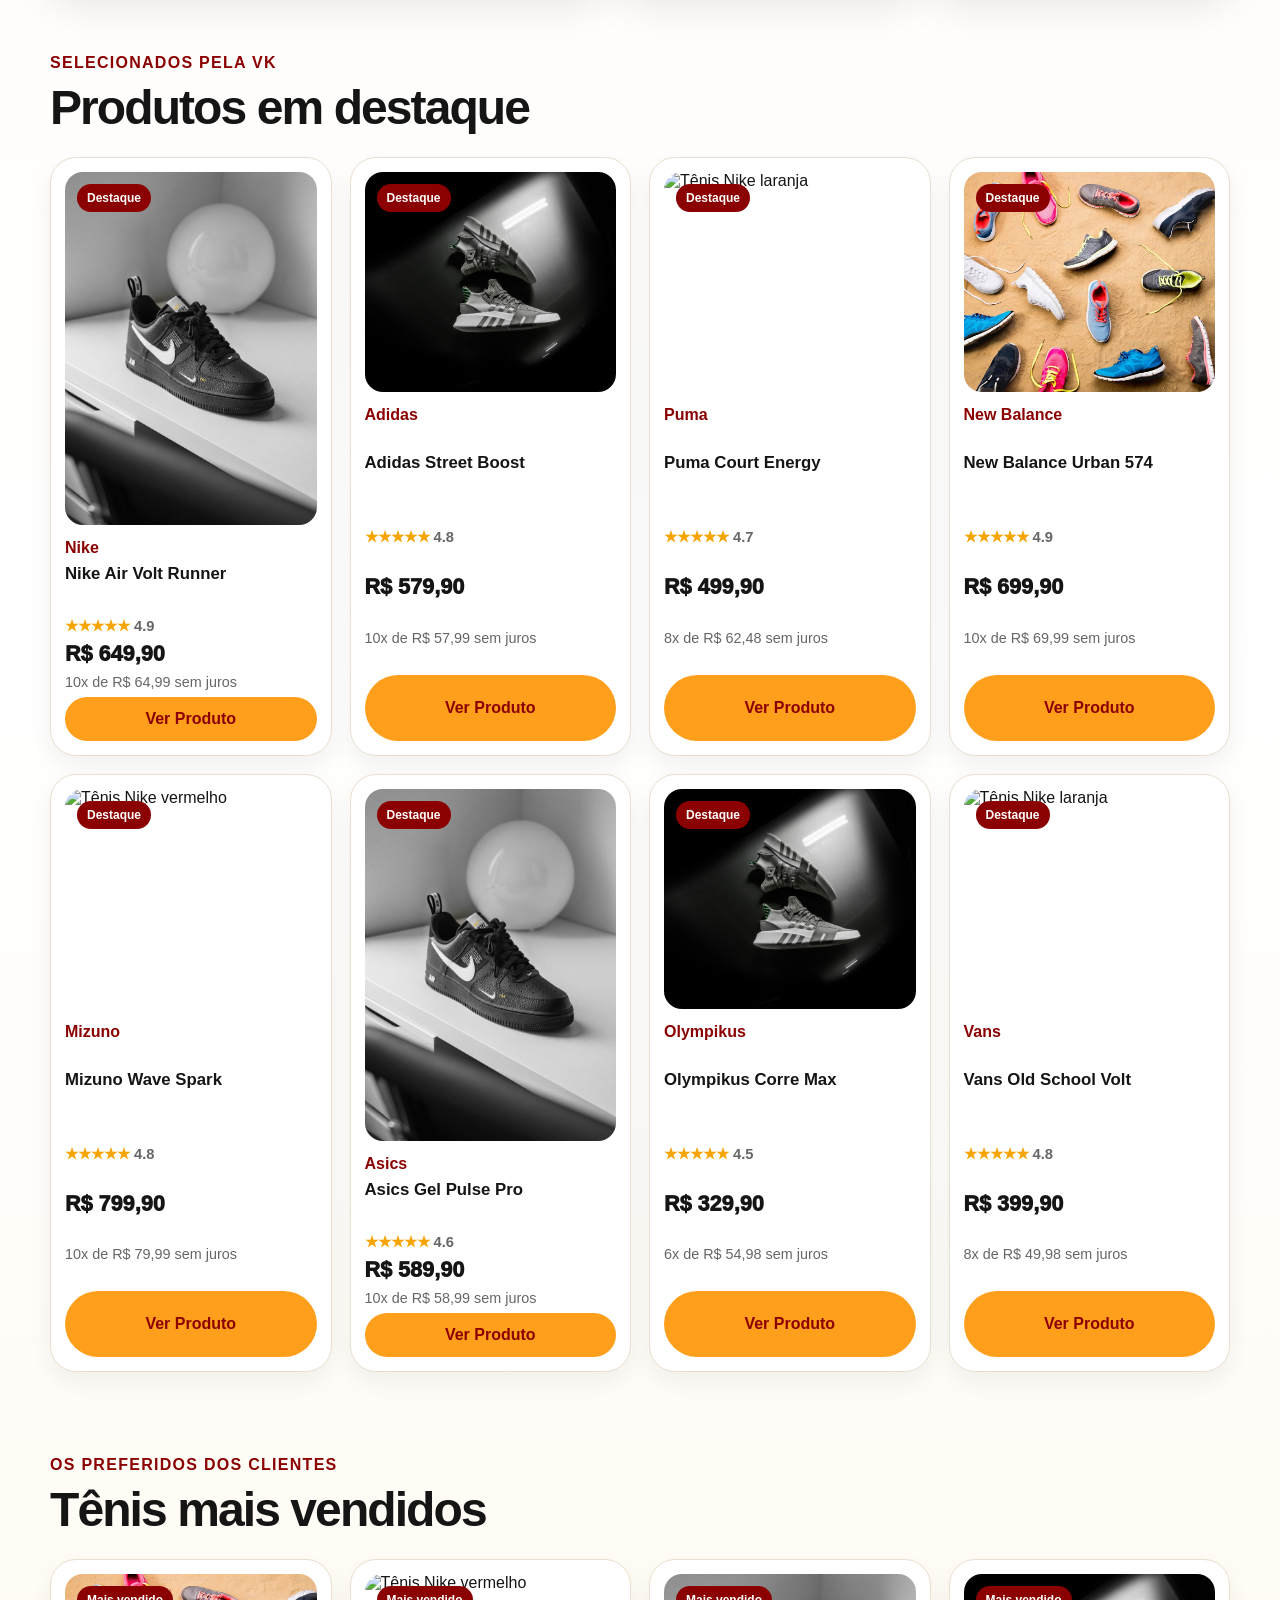
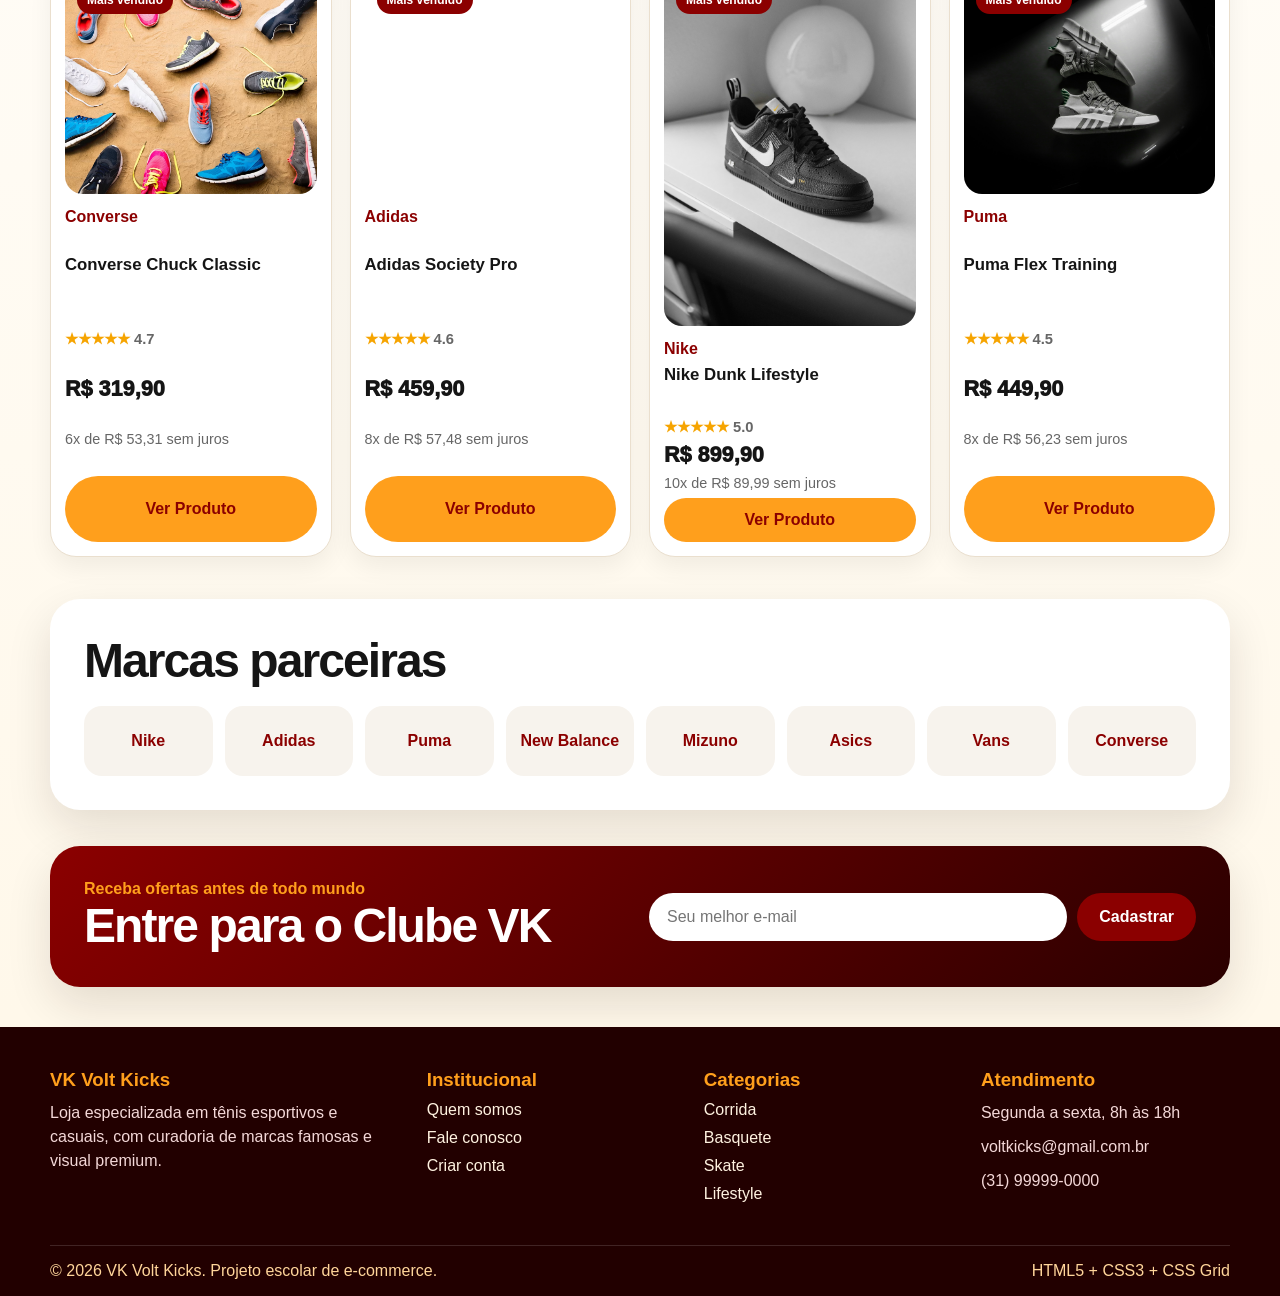
==== commit cd6b7d57: "Fix HTML comment syntax in index.html" ====
--- a/index.html
+++ b/index.html
@@ -38,7 +38,7 @@
     <a href="busca.html">Busca</a>
     <a href="contato.html">Contato</a>
     <a href="cadastro.html">Cadastro</a>
-    <a href="pedidos.html">Pedidos</a>
+    <a href="pedidos.html">Pedidos</a> < !-- a-- >
 </nav>
     </div>
 </header>
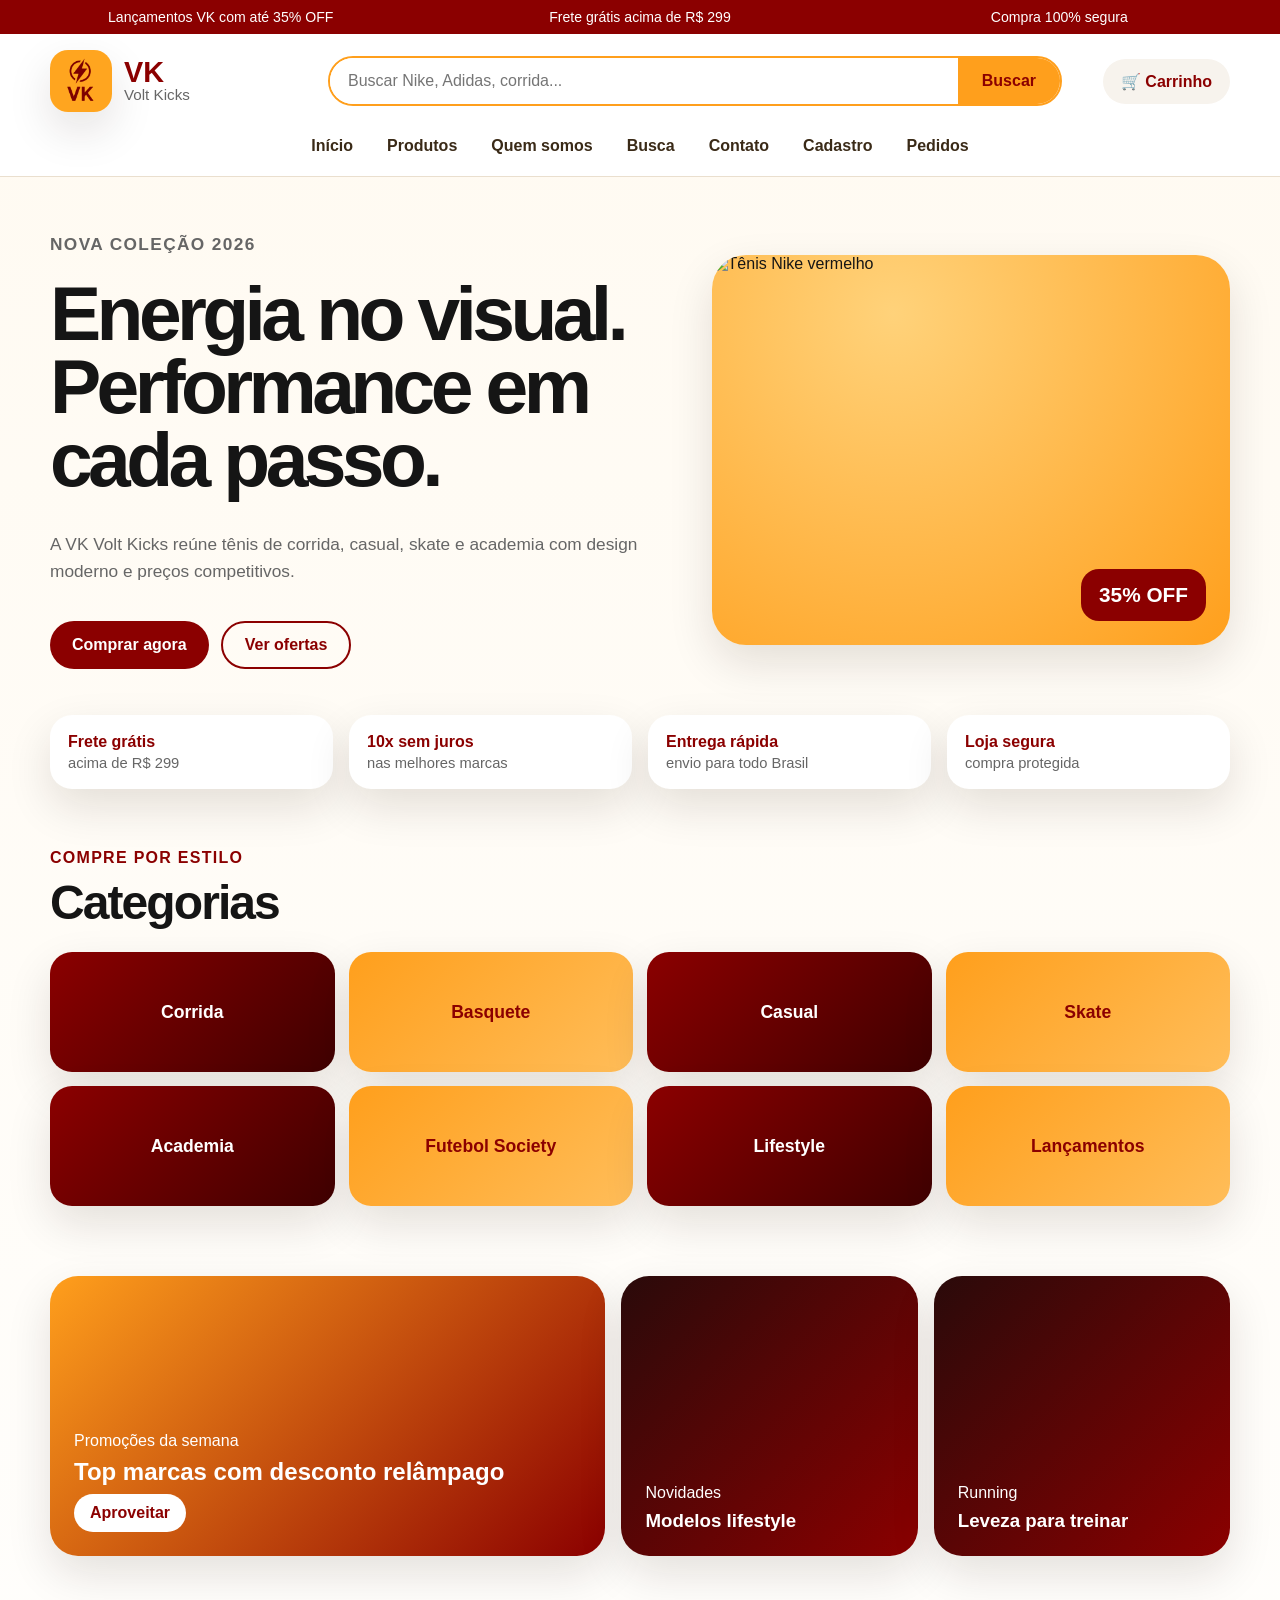
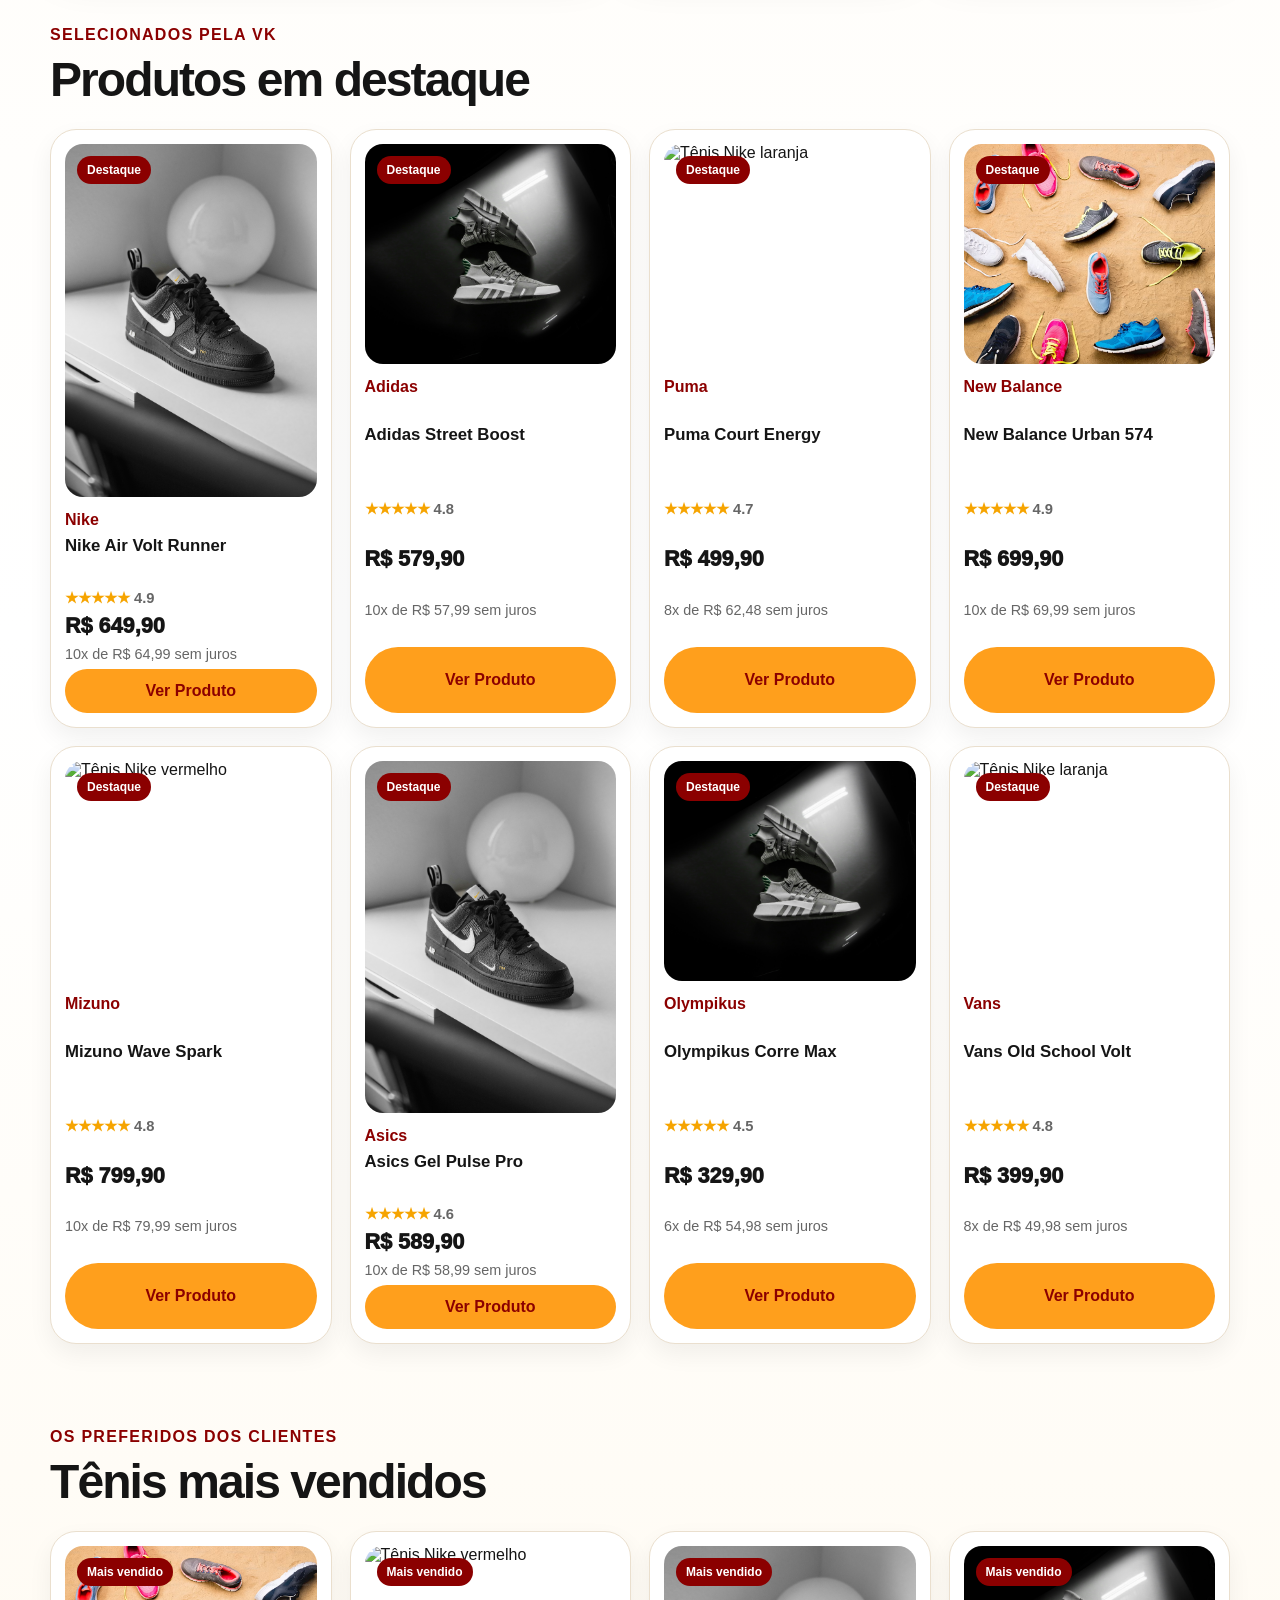
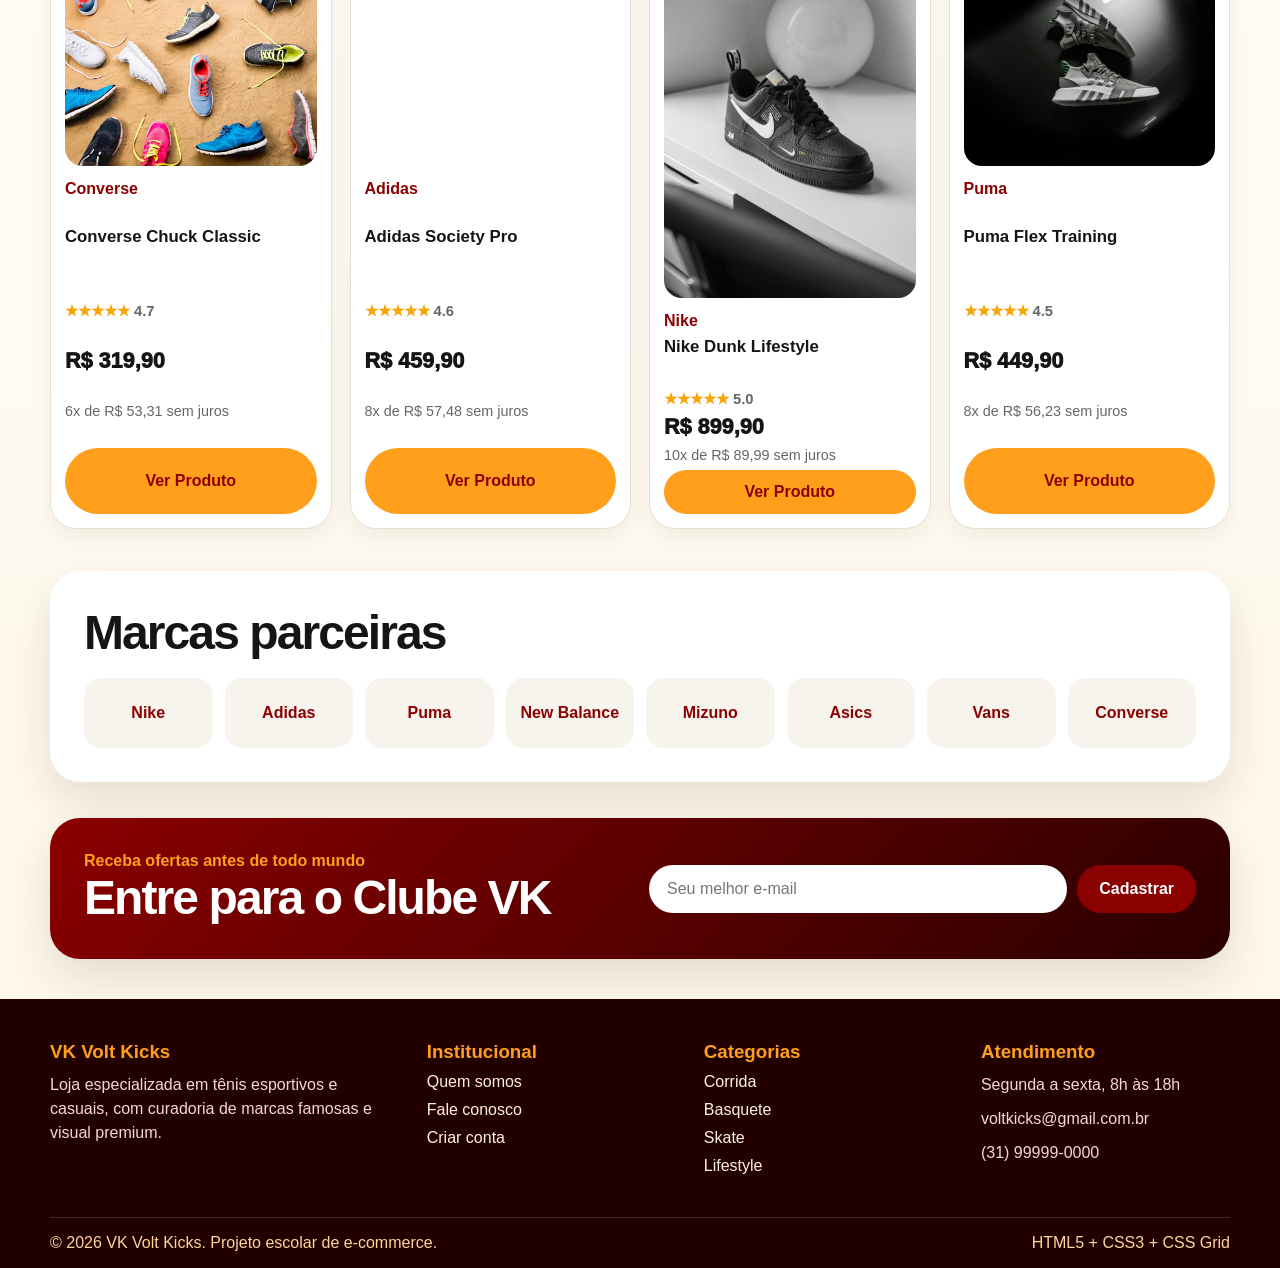
==== commit 122cd48b: "Fix HTML comment syntax in index.html" ====
--- a/index.html
+++ b/index.html
@@ -38,7 +38,7 @@
     <a href="busca.html">Busca</a>
     <a href="contato.html">Contato</a>
     <a href="cadastro.html">Cadastro</a>
-    <a href="pedidos.html">Pedidos</a> < !-- a-- >
+    <a href="pedidos.html">Pedidos</a>
 </nav>
     </div>
 </header>
--- a/style.css
+++ b/style.css
@@ -1,5 +1,5 @@
 
-
+/* aaaa */
 :root {
     --orange: #ff9f1c;
     --orange-dark: #e68700;
